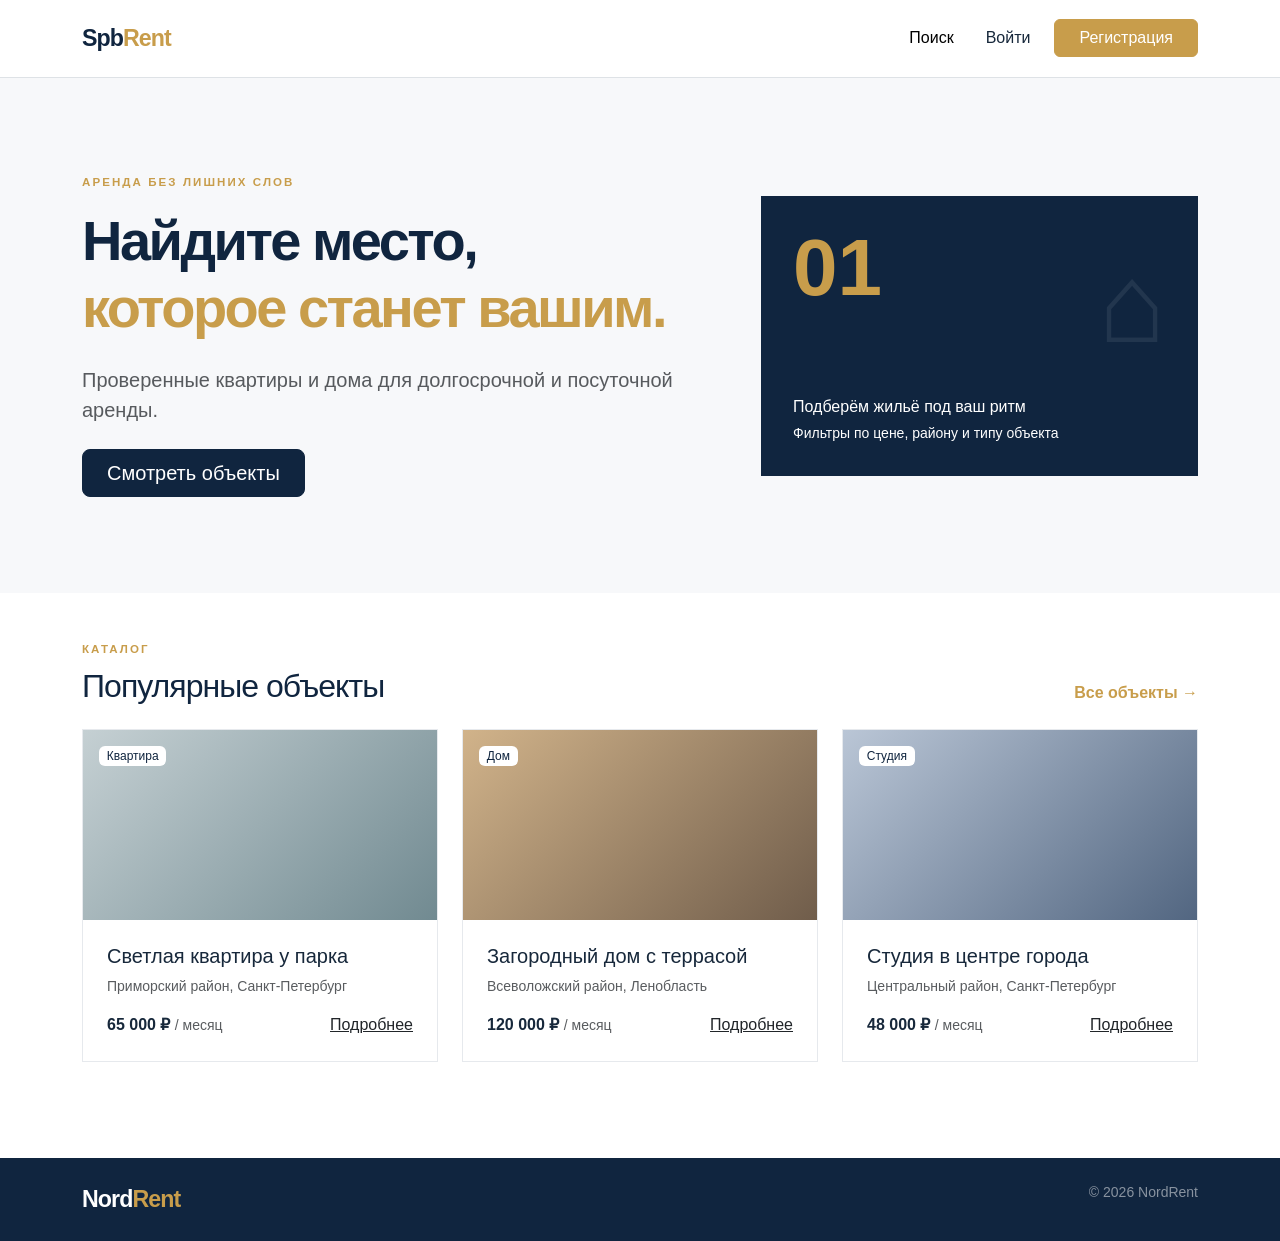
==== labs/K3441/Михайлов_Юрий/lab1/index.html @ 5aa89f4a "main page, test styles" ====
<!doctype html>
<html lang="ru">
<head>
  <meta charset="UTF-8">
  <meta name="viewport" content="width=device-width, initial-scale=1">
  <title>SpbRent — аренда недвижимости</title>
  <link href="https://cdn.jsdelivr.net/npm/bootstrap@5.3.3/dist/css/bootstrap.min.css" rel="stylesheet">
  <link rel="stylesheet" href="css/style.css">
</head>
<body>
  <nav class="navbar navbar-expand-lg bg-white border-bottom sticky-top">
    <div class="container py-2">
      <a class="navbar-brand brand" href="index.html">Spb<span>Rent</span></a>
      <button class="navbar-toggler" type="button" data-bs-toggle="collapse" data-bs-target="#mainNav" aria-label="Открыть меню">
        <span class="navbar-toggler-icon"></span>
      </button>
      <div class="collapse navbar-collapse" id="mainNav">
        <ul class="navbar-nav ms-auto align-items-lg-center gap-lg-3">
          <li class="nav-item"><a class="nav-link active" href="index.html">Поиск</a></li>
          <li class="nav-item"><a class="nav-link" href="login.html">Войти</a></li>
          <li class="nav-item"><a class="btn btn-gold px-4" href="register.html">Регистрация</a></li>
        </ul>
      </div>
    </div>
  </nav>

  <main>
    <section class="hero py-5">
      <div class="container py-lg-5">
        <div class="row align-items-center g-5">
          <div class="col-lg-7">
            <p class="eyebrow mb-3">АРЕНДА БЕЗ ЛИШНИХ СЛОВ</p>
            <h1 class="display-4 fw-bold mb-4">Найдите место,<br><span>которое станет вашим.</span></h1>
            <p class="lead text-muted mb-4">Проверенные квартиры и дома для долгосрочной и посуточной аренды.</p>
            <a class="btn btn-primary btn-lg px-4" href="#catalog">Смотреть объекты</a>
          </div>
          <div class="col-lg-5"><div class="hero-card"><div class="hero-card-number">01</div><p class="mb-1">Подберём жильё под ваш ритм</p><small>Фильтры по цене, району и типу объекта</small></div></div>
        </div>
      </div>
    </section>

    <section class="py-5" id="catalog">
      <div class="container">
        <div class="d-flex flex-wrap justify-content-between align-items-end gap-3 mb-4">
          <div><p class="eyebrow mb-2">КАТАЛОГ</p><h2 class="section-title mb-0">Популярные объекты</h2></div>
          <a class="link-gold" href="search.html">Все объекты →</a>
        </div>
        <div class="row g-4">
          <div class="col-md-4"><article class="property-card"><div class="property-image image-one"><span class="badge badge-soft">Квартира</span></div><div class="p-4"><h3 class="h5">Светлая квартира у парка</h3><p class="text-muted small mb-3">Приморский район, Санкт-Петербург</p><div class="d-flex justify-content-between"><strong>65 000 ₽ <small class="text-muted fw-normal">/ месяц</small></strong><a href="property.html" class="link-dark">Подробнее</a></div></div></article></div>
          <div class="col-md-4"><article class="property-card"><div class="property-image image-two"><span class="badge badge-soft">Дом</span></div><div class="p-4"><h3 class="h5">Загородный дом с террасой</h3><p class="text-muted small mb-3">Всеволожский район, Ленобласть</p><div class="d-flex justify-content-between"><strong>120 000 ₽ <small class="text-muted fw-normal">/ месяц</small></strong><a href="property.html" class="link-dark">Подробнее</a></div></div></article></div>
          <div class="col-md-4"><article class="property-card"><div class="property-image image-three"><span class="badge badge-soft">Студия</span></div><div class="p-4"><h3 class="h5">Студия в центре города</h3><p class="text-muted small mb-3">Центральный район, Санкт-Петербург</p><div class="d-flex justify-content-between"><strong>48 000 ₽ <small class="text-muted fw-normal">/ месяц</small></strong><a href="property.html" class="link-dark">Подробнее</a></div></div></article></div>
        </div>
      </div>
    </section>
  </main>

  <footer class="footer mt-5"><div class="container py-4 d-flex flex-wrap justify-content-between gap-3"><span class="brand text-white">Nord<span>Rent</span></span><span class="text-white-50 small">© 2026 NordRent</span></div></footer>
  <script src="https://cdn.jsdelivr.net/npm/bootstrap@5.3.3/dist/js/bootstrap.bundle.min.js"></script>
</body>
</html>
---- labs/K3441/Михайлов_Юрий/lab1/css/style.css ----
:root {
    --navy: #10253f;
    --navy-light: #1b3859;
    --gold: #c89d4b;
    --cream: #f7f8fa;
    --text: #17283b
}

body {
    font-family: Arial, sans-serif;
    color: var(--text);
    background: #fff
}

.brand {
    font-size: 1.45rem;
    font-weight: 700;
    letter-spacing: -.04em;
    color: var(--navy)
}

.brand span, h1 span {
    color: var(--gold)
}

.nav-link {
    color: var(--text)
}

.nav-link:hover, .link-gold {
    color: var(--gold)
}

.btn-primary {
    background: var(--navy);
    border-color: var(--navy)
}

.btn-primary:hover {
    background: var(--navy-light);
    border-color: var(--navy-light)
}

.btn-gold {
    background: var(--gold);
    border-color: var(--gold);
    color: #fff
}

.btn-gold:hover {
    background: #b28739;
    border-color: #b28739;
    color: #fff
}

.hero {
    background: var(--cream)
}

.eyebrow {
    font-size: .72rem;
    letter-spacing: .18em;
    font-weight: 700;
    color: var(--gold)
}

.hero h1 {
    color: var(--navy);
    letter-spacing: -.045em
}

.hero-card {
    min-height: 280px;
    padding: 2rem;
    background: var(--navy);
    color: #fff;
    display: flex;
    flex-direction: column;
    justify-content: end;
    position: relative
}

.hero-card:after {
    content: '⌂';
    position: absolute;
    right: 2rem;
    top: 1.5rem;
    font-size: 7rem;
    color: rgba(255, 255, 255, .08)
}

.hero-card-number {
    font-size: 5rem;
    line-height: 1;
    color: var(--gold);
    font-weight: 700;
    margin-bottom: auto
}

.section-title {
    color: var(--navy);
    letter-spacing: -.03em
}

.link-gold {
    text-decoration: none;
    font-weight: 600
}

.property-card {
    border: 1px solid #e6e9ed;
    background: #fff;
    transition: transform .2s, box-shadow .2s
}

.property-card:hover {
    transform: translateY(-3px);
    box-shadow: 0 10px 25px rgba(16, 37, 63, .09)
}

.property-image {
    height: 190px;
    background-size: cover;
    background-position: center;
    display: flex;
    align-items: flex-start;
    padding: 1rem
}

.image-one {
    background: linear-gradient(135deg, #c5d0d3, #718a91)
}

.image-two {
    background: linear-gradient(135deg, #d1b38a, #705d4b)
}

.image-three {
    background: linear-gradient(135deg, #bac6d6, #526681)
}

.badge-soft {
    background: #fff;
    color: var(--navy);
    font-weight: 500
}

.footer {
    background: var(--navy)
}
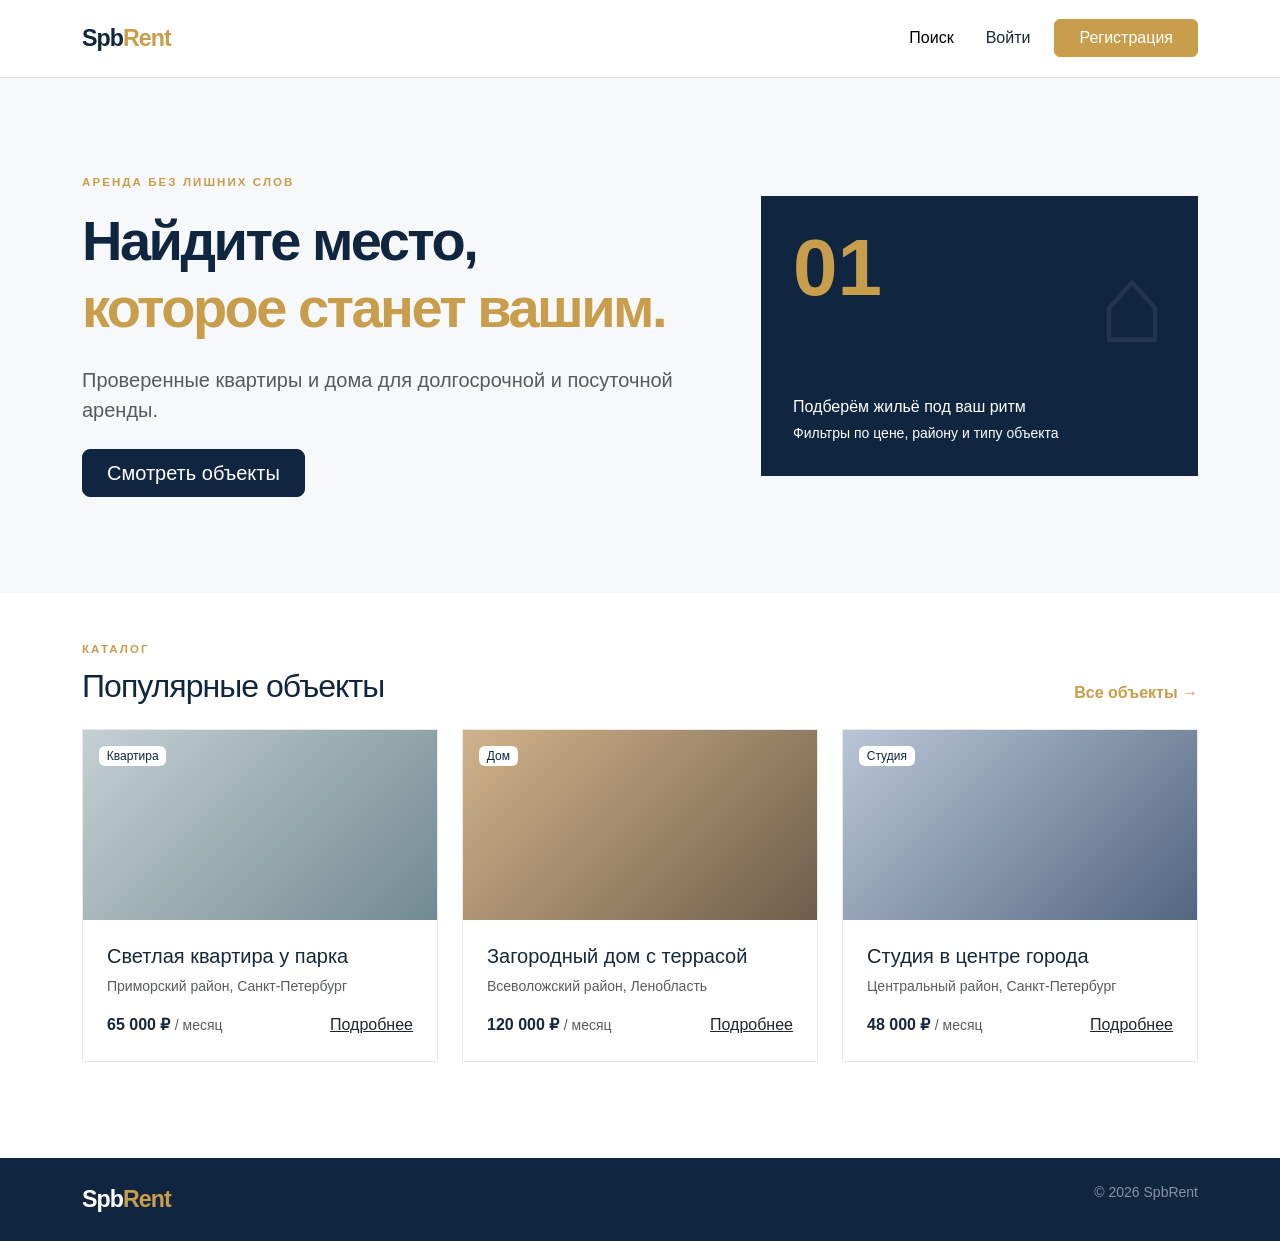
==== commit aa57517f: "add search and authentication pages" ====
--- a/labs/K3441/Михайлов_Юрий/lab1/index.html
+++ b/labs/K3441/Михайлов_Юрий/lab1/index.html
@@ -54,7 +54,7 @@
     </section>
   </main>
 
-  <footer class="footer mt-5"><div class="container py-4 d-flex flex-wrap justify-content-between gap-3"><span class="brand text-white">Nord<span>Rent</span></span><span class="text-white-50 small">© 2026 NordRent</span></div></footer>
+  <footer class="footer mt-5"><div class="container py-4 d-flex flex-wrap justify-content-between gap-3"><span class="brand text-white">Spb<span>Rent</span></span><span class="text-white-50 small">© 2026 SpbRent</span></div></footer>
   <script src="https://cdn.jsdelivr.net/npm/bootstrap@5.3.3/dist/js/bootstrap.bundle.min.js"></script>
 </body>
 </html>
--- a/labs/K3441/Михайлов_Юрий/lab1/css/style.css
+++ b/labs/K3441/Михайлов_Юрий/lab1/css/style.css
@@ -148,3 +148,32 @@
 .footer {
     background: var(--navy)
 }
+
+.filter-box {
+    padding: 1.5rem;
+    background: var(--cream);
+    border: 1px solid #e6e9ed
+}
+
+.form-control, .form-select {
+    border-color: #dce1e7;
+    padding: .7rem
+}
+
+.auth-wrap {
+    min-height: calc(100vh - 73px);
+    display: flex;
+    align-items: center;
+    justify-content: center;
+    background: var(--cream);
+    padding: 2rem
+}
+
+.auth-card {
+    width: 100%;
+    max-width: 440px;
+    background: #fff;
+    padding: 2.5rem;
+    border: 1px solid #e6e9ed;
+    box-shadow: 0 10px 30px rgba(16, 37, 63, .06)
+}
